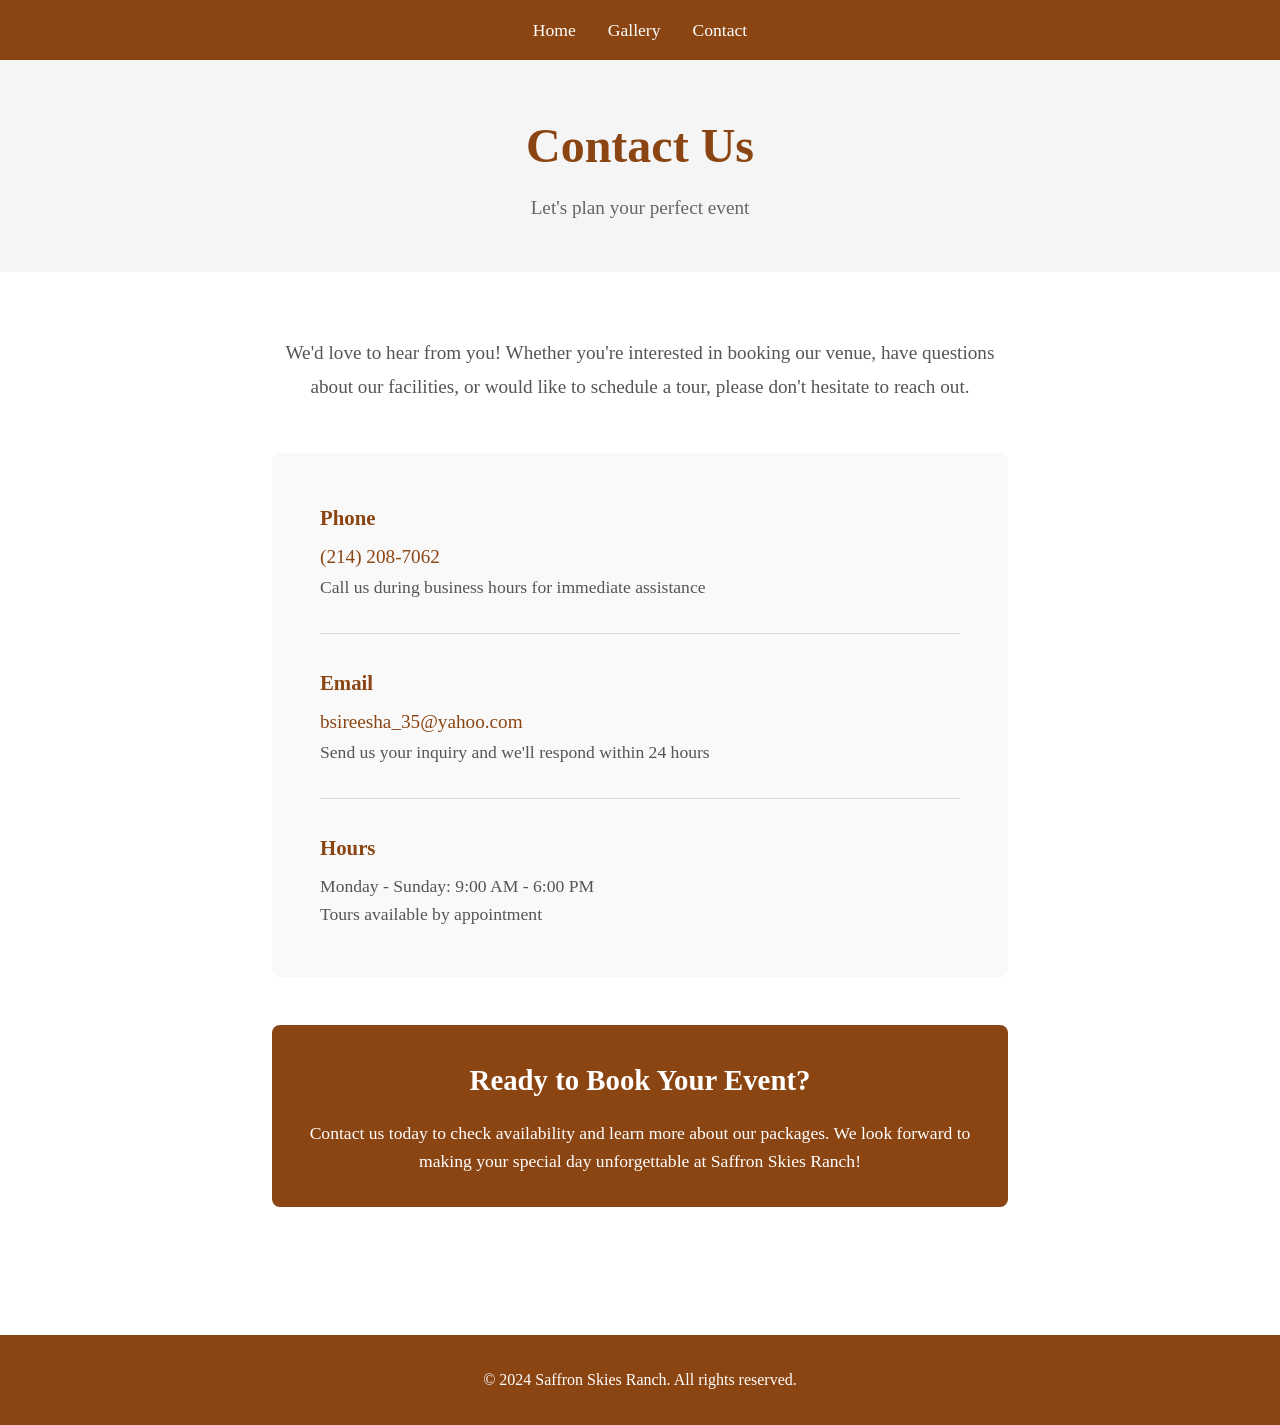
==== contact.html @ 310af4fd "Add files via upload" ====
<!DOCTYPE html>
<html lang="en">
<head>
    <meta charset="UTF-8">
    <meta name="viewport" content="width=device-width, initial-scale=1.0">
    <title>Contact - Saffron Skies Ranch</title>
    <style>
        * {
            margin: 0;
            padding: 0;
            box-sizing: border-box;
        }
        
        body {
            font-family: 'Georgia', serif;
            line-height: 1.6;
            color: #333;
        }
        
        /* Navigation */
        nav {
            background-color: #8B4513;
            padding: 1rem 0;
            position: sticky;
            top: 0;
            z-index: 100;
        }
        
        nav ul {
            list-style: none;
            display: flex;
            justify-content: center;
            gap: 2rem;
        }
        
        nav a {
            color: white;
            text-decoration: none;
            font-size: 1.1rem;
            transition: opacity 0.3s;
        }
        
        nav a:hover {
            opacity: 0.8;
        }
        
        /* Page Header */
        .page-header {
            background-color: #f5f5f5;
            padding: 3rem 2rem;
            text-align: center;
        }
        
        .page-header h1 {
            color: #8B4513;
            font-size: 3rem;
            margin-bottom: 0.5rem;
        }
        
        .page-header p {
            color: #666;
            font-size: 1.2rem;
        }
        
        /* Contact Section */
        .container {
            max-width: 800px;
            margin: 0 auto;
            padding: 4rem 2rem;
        }
        
        .contact-intro {
            text-align: center;
            margin-bottom: 3rem;
        }
        
        .contact-intro p {
            font-size: 1.2rem;
            color: #555;
            line-height: 1.8;
        }
        
        .contact-info {
            background: #f9f9f9;
            padding: 3rem;
            border-radius: 8px;
            margin-bottom: 3rem;
        }
        
        .contact-item {
            margin-bottom: 2rem;
            padding-bottom: 2rem;
            border-bottom: 1px solid #ddd;
        }
        
        .contact-item:last-child {
            margin-bottom: 0;
            padding-bottom: 0;
            border-bottom: none;
        }
        
        .contact-item h3 {
            color: #8B4513;
            font-size: 1.3rem;
            margin-bottom: 0.5rem;
        }
        
        .contact-item a {
            color: #8B4513;
            text-decoration: none;
            font-size: 1.2rem;
            transition: opacity 0.3s;
        }
        
        .contact-item a:hover {
            opacity: 0.7;
        }
        
        .contact-item p {
            font-size: 1.1rem;
            color: #555;
        }
        
        .cta-box {
            background: #8B4513;
            color: white;
            padding: 2rem;
            text-align: center;
            border-radius: 8px;
        }
        
        .cta-box h2 {
            margin-bottom: 1rem;
            font-size: 1.8rem;
        }
        
        .cta-box p {
            font-size: 1.1rem;
            line-height: 1.6;
        }
        
        /* Footer */
        footer {
            background-color: #8B4513;
            color: white;
            text-align: center;
            padding: 2rem;
            margin-top: 4rem;
        }
        
        @media (max-width: 768px) {
            .page-header h1 {
                font-size: 2rem;
            }
            
            nav ul {
                flex-direction: column;
                gap: 1rem;
            }
            
            .contact-info {
                padding: 2rem 1.5rem;
            }
        }
    </style>
</head>
<body>
    <nav>
        <ul>
            <li><a href="index.html">Home</a></li>
            <li><a href="gallery.html">Gallery</a></li>
            <li><a href="contact.html">Contact</a></li>
        </ul>
    </nav>
    
    <div class="page-header">
        <h1>Contact Us</h1>
        <p>Let's plan your perfect event</p>
    </div>
    
    <div class="container">
        <div class="contact-intro">
            <p>
                We'd love to hear from you! Whether you're interested in booking our venue, 
                have questions about our facilities, or would like to schedule a tour, 
                please don't hesitate to reach out.
            </p>
        </div>
        
        <div class="contact-info">
            <div class="contact-item">
                <h3>Phone</h3>
                <a href="tel:2142087062">(214) 208-7062</a>
                <p>Call us during business hours for immediate assistance</p>
            </div>
            
            <div class="contact-item">
                <h3>Email</h3>
                <a href="mailto:bsireesha_35@yahoo.com">bsireesha_35@yahoo.com</a>
                <p>Send us your inquiry and we'll respond within 24 hours</p>
            </div>
            
            <div class="contact-item">
                <h3>Hours</h3>
                <p>Monday - Sunday: 9:00 AM - 6:00 PM</p>
                <p>Tours available by appointment</p>
            </div>
        </div>
        
        <div class="cta-box">
            <h2>Ready to Book Your Event?</h2>
            <p>
                Contact us today to check availability and learn more about our packages. 
                We look forward to making your special day unforgettable at Saffron Skies Ranch!
            </p>
        </div>
    </div>
    
    <footer>
        <p>&copy; 2024 Saffron Skies Ranch. All rights reserved.</p>
    </footer>
</body>
</html>
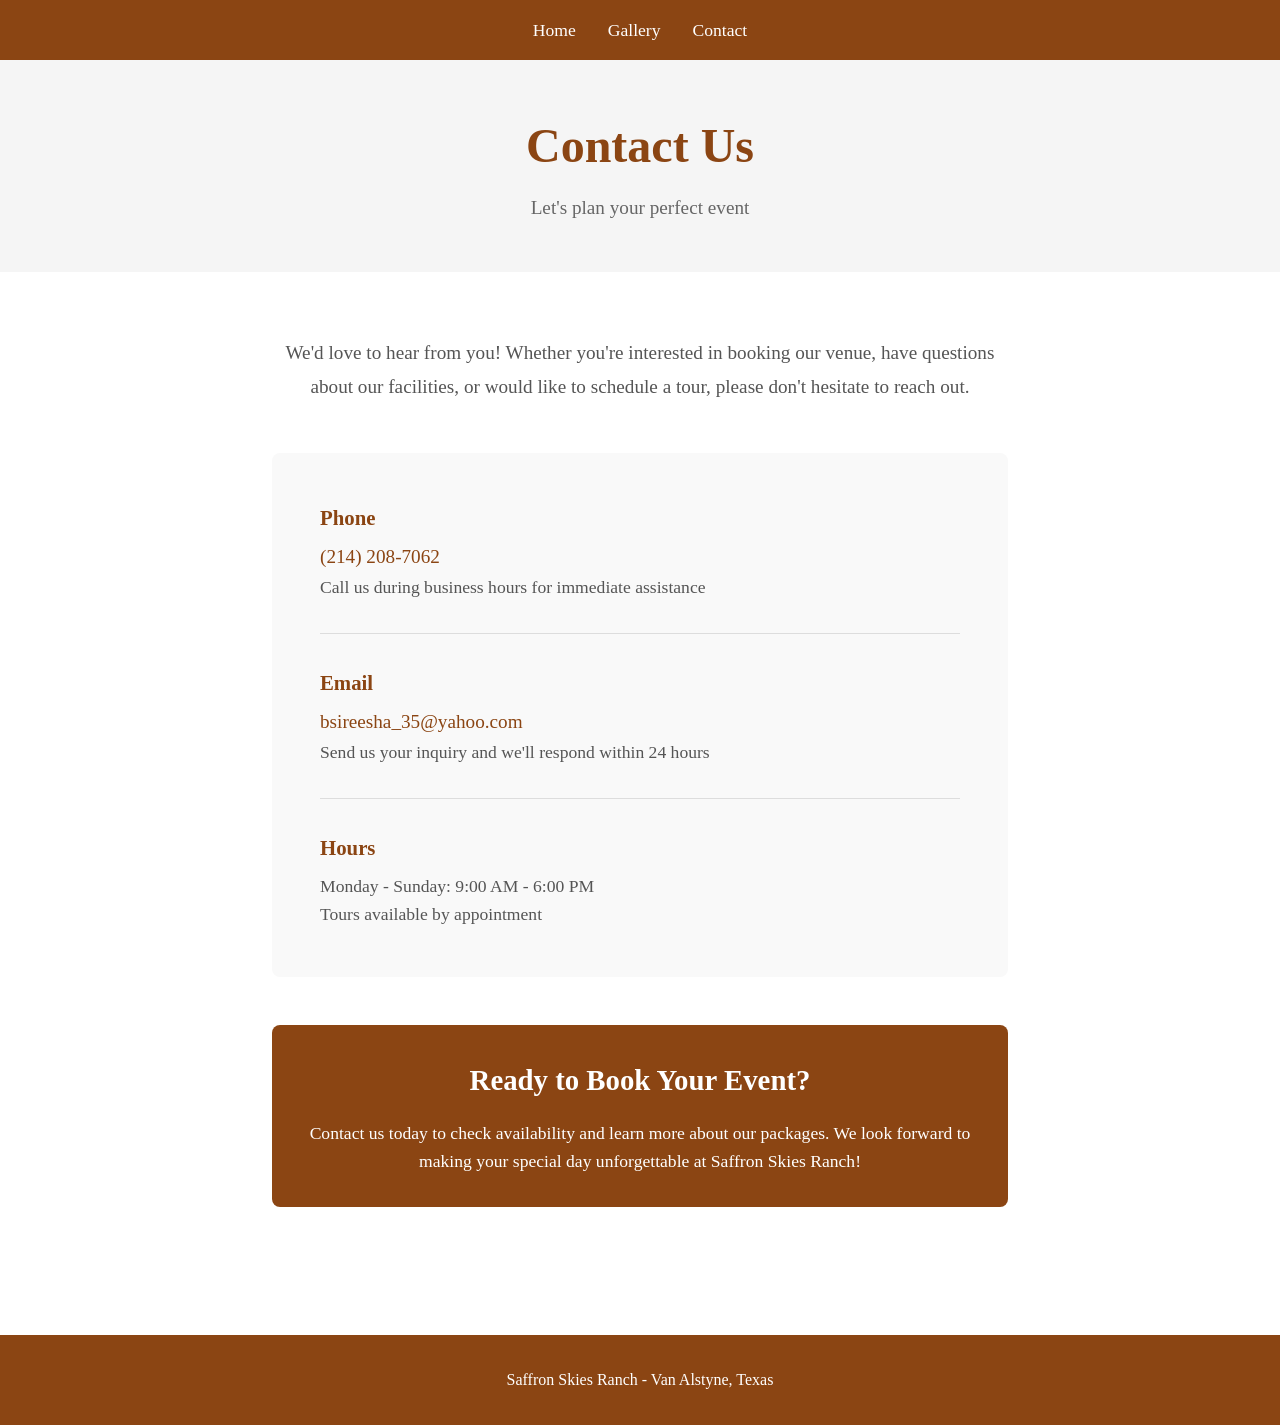
==== commit ddc742f8: "Added all photos and updated html pages" ====
--- a/contact.html
+++ b/contact.html
@@ -217,7 +217,7 @@
     </div>
     
     <footer>
-        <p>&copy; 2024 Saffron Skies Ranch. All rights reserved.</p>
+        <p>Saffron Skies Ranch - Van Alstyne, Texas</p>
     </footer>
 </body>
 </html>
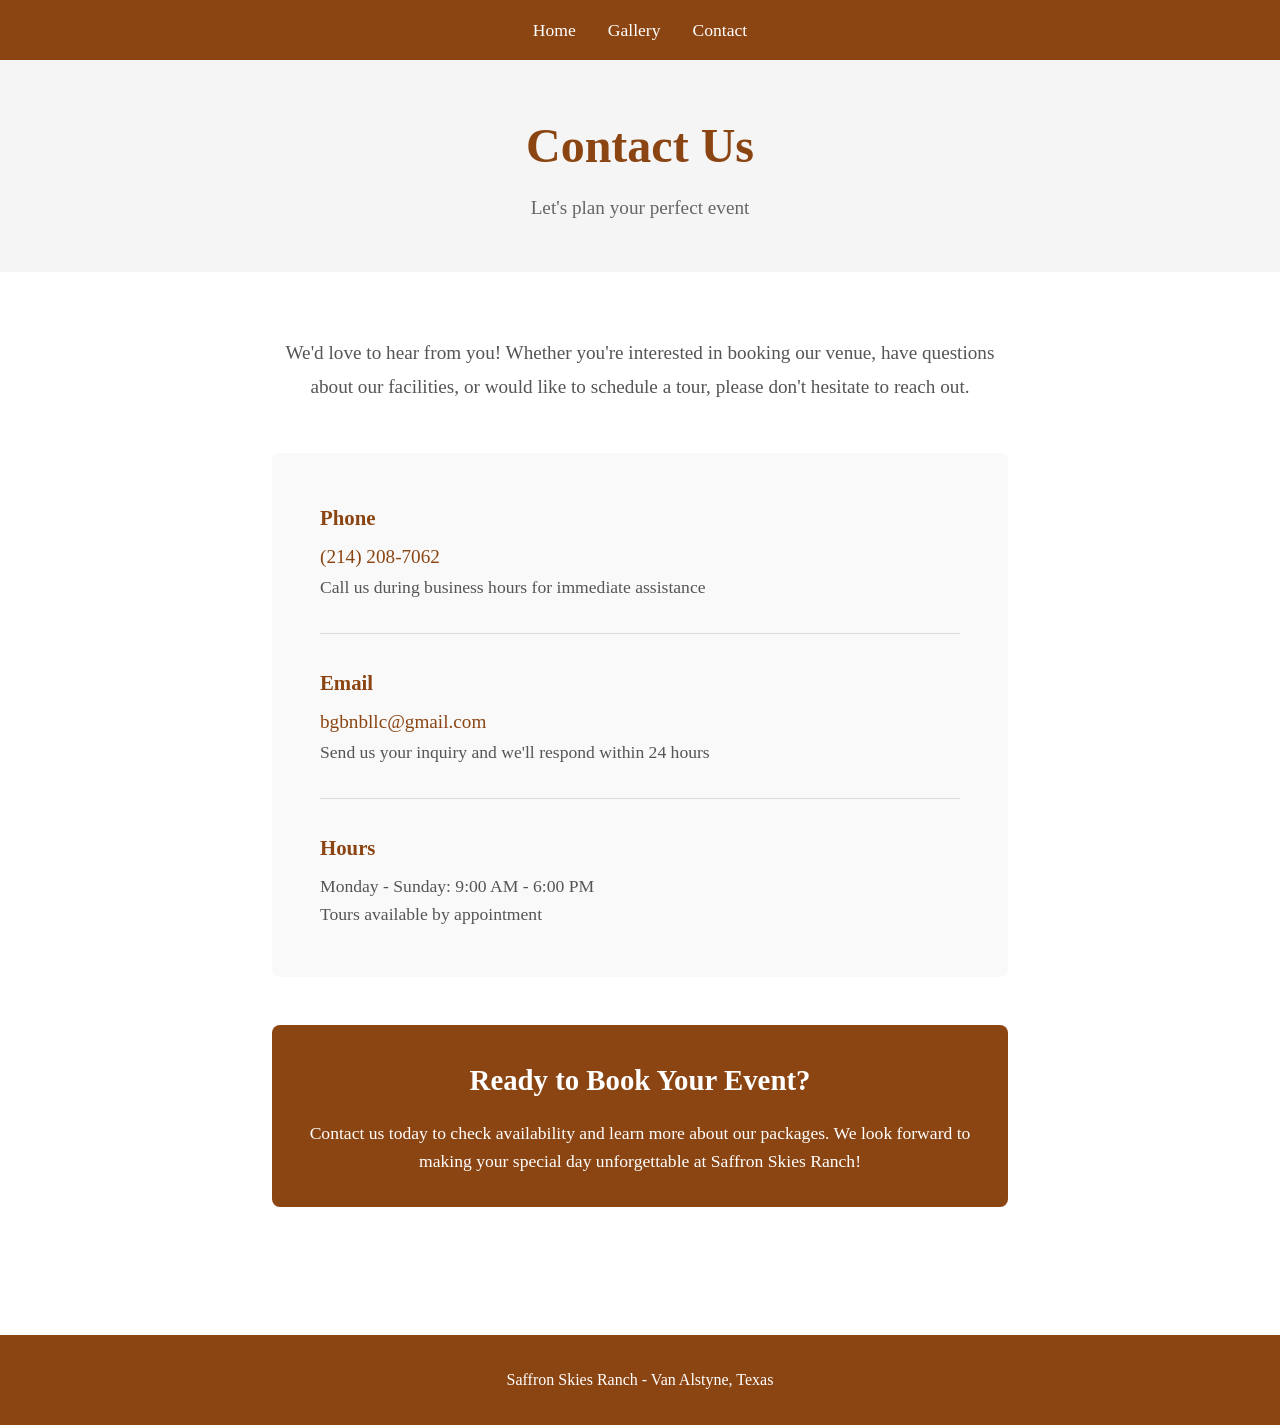
==== commit afc0100c: "Update contact.html" ====
--- a/contact.html
+++ b/contact.html
@@ -196,7 +196,7 @@
             
             <div class="contact-item">
                 <h3>Email</h3>
-                <a href="mailto:bsireesha_35@yahoo.com">bsireesha_35@yahoo.com</a>
+                <a href="mailto:bgbnbllc@gmail.com">bgbnbllc@gmail.com</a>
                 <p>Send us your inquiry and we'll respond within 24 hours</p>
             </div>
             
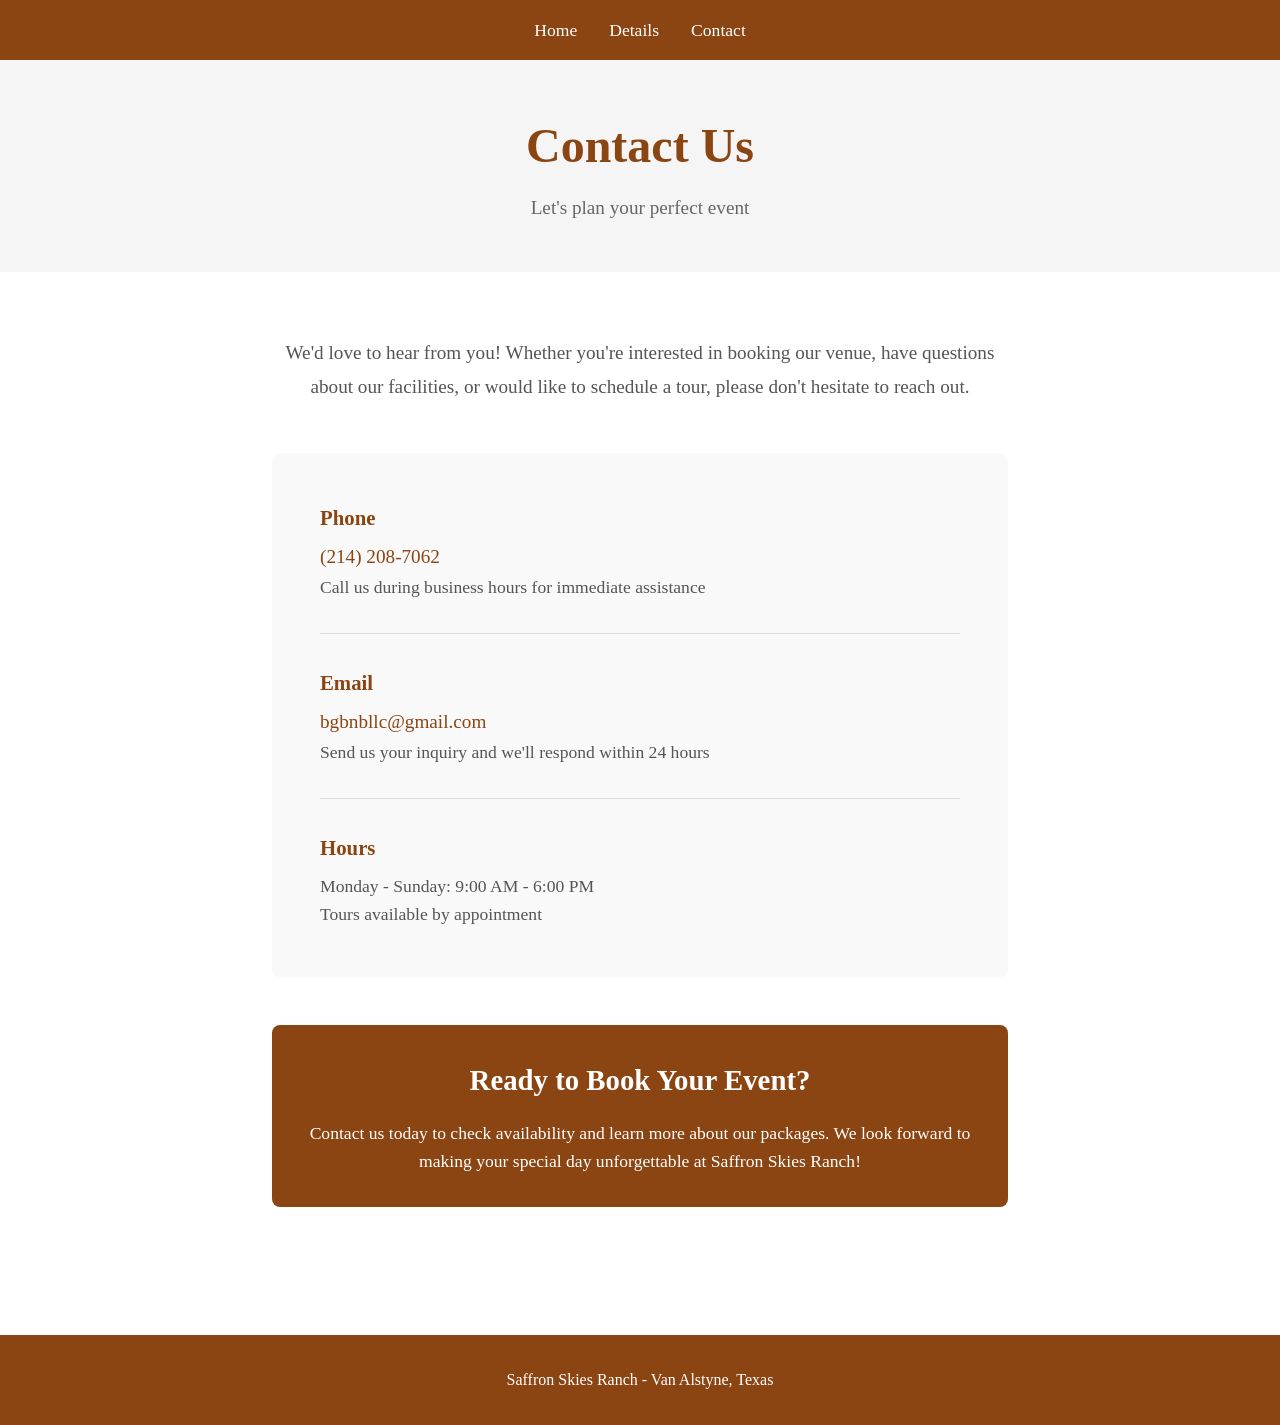
==== commit 98407c90: "Commiting with updated refurnished downstairs" ====
--- a/contact.html
+++ b/contact.html
@@ -168,7 +168,7 @@
     <nav>
         <ul>
             <li><a href="index.html">Home</a></li>
-            <li><a href="gallery.html">Gallery</a></li>
+            <li><a href="details.html">Details</a></li>
             <li><a href="contact.html">Contact</a></li>
         </ul>
     </nav>
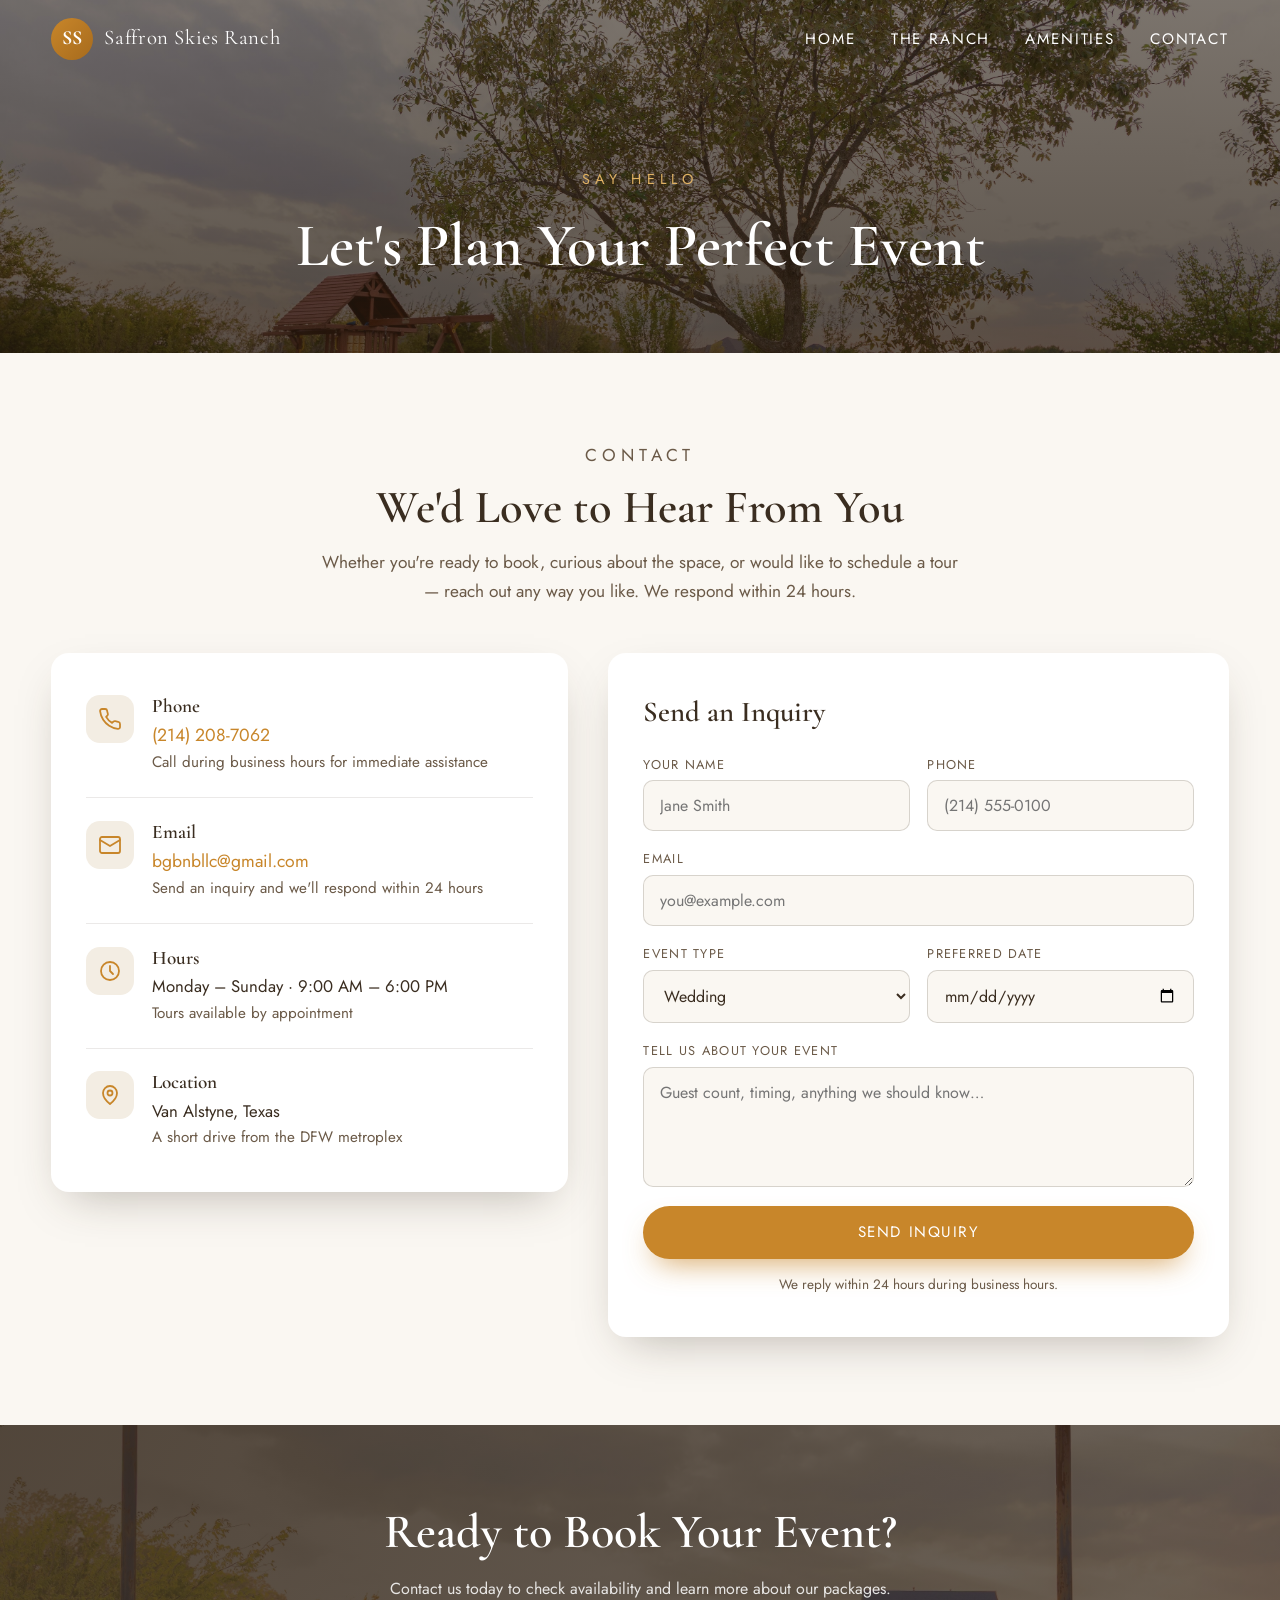
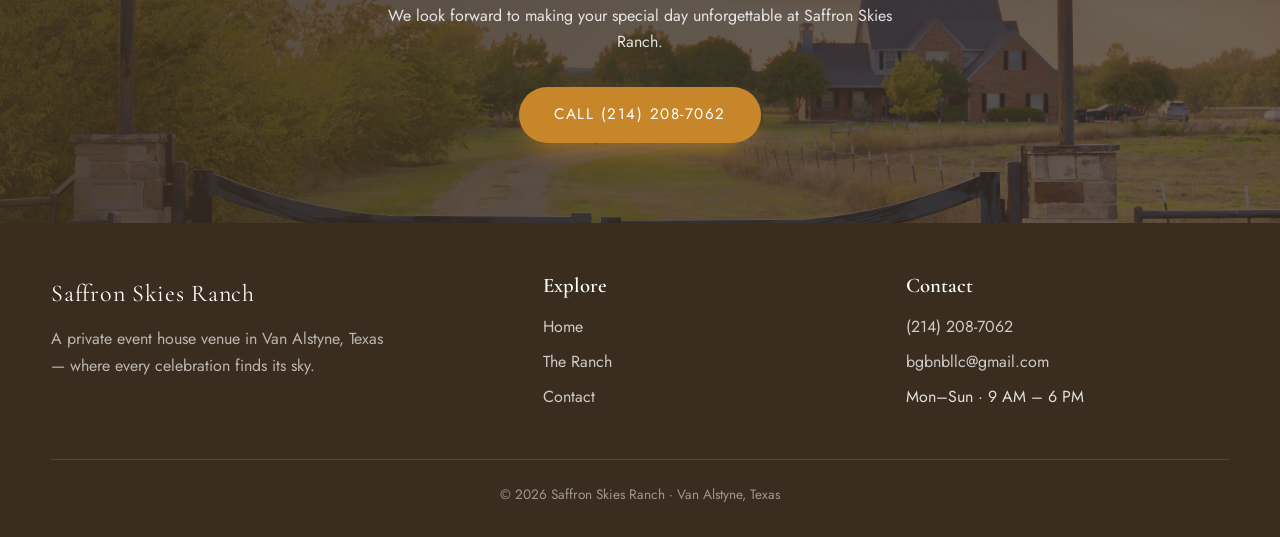
==== commit 47a9bc99: "Mahesh changes" ====
--- a/contact.html
+++ b/contact.html
@@ -1,223 +1,176 @@
 <!DOCTYPE html>
 <html lang="en">
 <head>
-    <meta charset="UTF-8">
-    <meta name="viewport" content="width=device-width, initial-scale=1.0">
-    <title>Contact - Saffron Skies Ranch</title>
-    <style>
-        * {
-            margin: 0;
-            padding: 0;
-            box-sizing: border-box;
-        }
-        
-        body {
-            font-family: 'Georgia', serif;
-            line-height: 1.6;
-            color: #333;
-        }
-        
-        /* Navigation */
-        nav {
-            background-color: #8B4513;
-            padding: 1rem 0;
-            position: sticky;
-            top: 0;
-            z-index: 100;
-        }
-        
-        nav ul {
-            list-style: none;
-            display: flex;
-            justify-content: center;
-            gap: 2rem;
-        }
-        
-        nav a {
-            color: white;
-            text-decoration: none;
-            font-size: 1.1rem;
-            transition: opacity 0.3s;
-        }
-        
-        nav a:hover {
-            opacity: 0.8;
-        }
-        
-        /* Page Header */
-        .page-header {
-            background-color: #f5f5f5;
-            padding: 3rem 2rem;
-            text-align: center;
-        }
-        
-        .page-header h1 {
-            color: #8B4513;
-            font-size: 3rem;
-            margin-bottom: 0.5rem;
-        }
-        
-        .page-header p {
-            color: #666;
-            font-size: 1.2rem;
-        }
-        
-        /* Contact Section */
-        .container {
-            max-width: 800px;
-            margin: 0 auto;
-            padding: 4rem 2rem;
-        }
-        
-        .contact-intro {
-            text-align: center;
-            margin-bottom: 3rem;
-        }
-        
-        .contact-intro p {
-            font-size: 1.2rem;
-            color: #555;
-            line-height: 1.8;
-        }
-        
-        .contact-info {
-            background: #f9f9f9;
-            padding: 3rem;
-            border-radius: 8px;
-            margin-bottom: 3rem;
-        }
-        
-        .contact-item {
-            margin-bottom: 2rem;
-            padding-bottom: 2rem;
-            border-bottom: 1px solid #ddd;
-        }
-        
-        .contact-item:last-child {
-            margin-bottom: 0;
-            padding-bottom: 0;
-            border-bottom: none;
-        }
-        
-        .contact-item h3 {
-            color: #8B4513;
-            font-size: 1.3rem;
-            margin-bottom: 0.5rem;
-        }
-        
-        .contact-item a {
-            color: #8B4513;
-            text-decoration: none;
-            font-size: 1.2rem;
-            transition: opacity 0.3s;
-        }
-        
-        .contact-item a:hover {
-            opacity: 0.7;
-        }
-        
-        .contact-item p {
-            font-size: 1.1rem;
-            color: #555;
-        }
-        
-        .cta-box {
-            background: #8B4513;
-            color: white;
-            padding: 2rem;
-            text-align: center;
-            border-radius: 8px;
-        }
-        
-        .cta-box h2 {
-            margin-bottom: 1rem;
-            font-size: 1.8rem;
-        }
-        
-        .cta-box p {
-            font-size: 1.1rem;
-            line-height: 1.6;
-        }
-        
-        /* Footer */
-        footer {
-            background-color: #8B4513;
-            color: white;
-            text-align: center;
-            padding: 2rem;
-            margin-top: 4rem;
-        }
-        
-        @media (max-width: 768px) {
-            .page-header h1 {
-                font-size: 2rem;
-            }
-            
-            nav ul {
-                flex-direction: column;
-                gap: 1rem;
-            }
-            
-            .contact-info {
-                padding: 2rem 1.5rem;
-            }
-        }
-    </style>
+  <meta charset="UTF-8">
+  <meta name="viewport" content="width=device-width, initial-scale=1.0">
+  <title>Contact — Saffron Skies Ranch</title>
+  <meta name="description" content="Contact Saffron Skies Ranch in Van Alstyne, Texas. Call (214) 208-7062 or email bgbnbllc@gmail.com to book your event or schedule a tour.">
+  <link rel="preconnect" href="https://fonts.googleapis.com">
+  <link rel="preconnect" href="https://fonts.gstatic.com" crossorigin>
+  <link href="https://fonts.googleapis.com/css2?family=Cormorant+Garamond:wght@500;600;700&family=Jost:wght@300;400;500;600&display=swap" rel="stylesheet">
+  <link rel="stylesheet" href="css/styles.css">
 </head>
 <body>
-    <nav>
+
+  <header class="site-header">
+    <div class="container header-inner">
+      <a class="brand" href="index.html">
+        <span class="brand-mark">SS</span>
+        <span class="brand-name">Saffron Skies Ranch</span>
+      </a>
+      <nav class="main-nav">
         <ul>
+          <li><a href="index.html">Home</a></li>
+          <li><a href="details.html">The Ranch</a></li>
+          <li><a href="details.html#overview">Amenities</a></li>
+          <li><a href="contact.html">Contact</a></li>
+        </ul>
+      </nav>
+      <button class="hamburger" aria-label="Menu"><span></span><span></span><span></span></button>
+    </div>
+  </header>
+  <div class="nav-overlay"></div>
+
+  <section class="page-hero">
+    <p class="hero-eyebrow">Say Hello</p>
+    <h1>Let's Plan Your Perfect Event</h1>
+  </section>
+
+  <section class="section">
+    <div class="container">
+      <div class="section-head reveal">
+        <p class="section-eyebrow">Contact</p>
+        <h2>We'd Love to Hear From You</h2>
+        <p>Whether you're ready to book, curious about the space, or would like to schedule a tour — reach out any way you like. We respond within 24 hours.</p>
+      </div>
+
+      <div class="contact-grid">
+        <div class="contact-card reveal">
+          <div class="contact-row">
+            <div class="card-icon">
+              <svg width="24" height="24" viewBox="0 0 24 24" fill="none" stroke="currentColor" stroke-width="1.8" stroke-linecap="round" stroke-linejoin="round"><path d="M22 16.9v3a2 2 0 0 1-2.2 2 19.8 19.8 0 0 1-8.6-3.1 19.5 19.5 0 0 1-6-6A19.8 19.8 0 0 1 2.1 4.2 2 2 0 0 1 4.1 2h3a2 2 0 0 1 2 1.7c.1.9.4 1.9.7 2.8a2 2 0 0 1-.5 2.1L8.1 9.9a16 16 0 0 0 6 6l1.3-1.3a2 2 0 0 1 2.1-.4c.9.3 1.9.6 2.8.7a2 2 0 0 1 1.7 2z"/></svg>
+            </div>
+            <div>
+              <h3>Phone</h3>
+              <a href="tel:2142087062">(214) 208-7062</a>
+              <p>Call during business hours for immediate assistance</p>
+            </div>
+          </div>
+          <div class="contact-row">
+            <div class="card-icon">
+              <svg width="24" height="24" viewBox="0 0 24 24" fill="none" stroke="currentColor" stroke-width="1.8" stroke-linecap="round" stroke-linejoin="round"><rect x="2" y="4" width="20" height="16" rx="2"/><path d="m22 7-10 6L2 7"/></svg>
+            </div>
+            <div>
+              <h3>Email</h3>
+              <a href="mailto:bgbnbllc@gmail.com">bgbnbllc@gmail.com</a>
+              <p>Send an inquiry and we'll respond within 24 hours</p>
+            </div>
+          </div>
+          <div class="contact-row">
+            <div class="card-icon">
+              <svg width="24" height="24" viewBox="0 0 24 24" fill="none" stroke="currentColor" stroke-width="1.8" stroke-linecap="round" stroke-linejoin="round"><circle cx="12" cy="12" r="9"/><path d="M12 7v5l3 3"/></svg>
+            </div>
+            <div>
+              <h3>Hours</h3>
+              <p style="font-size:1.05rem;color:var(--espresso)">Monday – Sunday · 9:00 AM – 6:00 PM</p>
+              <p>Tours available by appointment</p>
+            </div>
+          </div>
+          <div class="contact-row">
+            <div class="card-icon">
+              <svg width="24" height="24" viewBox="0 0 24 24" fill="none" stroke="currentColor" stroke-width="1.8" stroke-linecap="round" stroke-linejoin="round"><path d="M12 21s-7-5.5-7-11a7 7 0 0 1 14 0c0 5.5-7 11-7 11z"/><circle cx="12" cy="10" r="2.5"/></svg>
+            </div>
+            <div>
+              <h3>Location</h3>
+              <p style="font-size:1.05rem;color:var(--espresso)">Van Alstyne, Texas</p>
+              <p>A short drive from the DFW metroplex</p>
+            </div>
+          </div>
+        </div>
+
+        <form class="inquiry-form reveal" action="mailto:bgbnbllc@gmail.com" method="post" enctype="text/plain">
+          <div class="section-head" style="text-align:left;margin-bottom:1.6rem">
+            <h2 style="font-size:1.8rem">Send an Inquiry</h2>
+          </div>
+          <div class="form-grid">
+            <div class="form-field">
+              <label for="name">Your Name</label>
+              <input id="name" name="name" type="text" required placeholder="Jane Smith">
+            </div>
+            <div class="form-field">
+              <label for="phone">Phone</label>
+              <input id="phone" name="phone" type="tel" placeholder="(214) 555-0100">
+            </div>
+            <div class="form-field full">
+              <label for="email">Email</label>
+              <input id="email" name="email" type="email" required placeholder="you@example.com">
+            </div>
+            <div class="form-field">
+              <label for="event-type">Event Type</label>
+              <select id="event-type" name="event_type">
+                <option>Wedding</option>
+                <option>Birthday Party</option>
+                <option>Baby Shower</option>
+                <option>Family Reunion</option>
+                <option>Other Celebration</option>
+              </select>
+            </div>
+            <div class="form-field">
+              <label for="date">Preferred Date</label>
+              <input id="date" name="date" type="date">
+            </div>
+            <div class="form-field full">
+              <label for="message">Tell Us About Your Event</label>
+              <textarea id="message" name="message" placeholder="Guest count, timing, anything we should know…"></textarea>
+            </div>
+          </div>
+          <button class="btn btn-primary" type="submit">Send Inquiry</button>
+          <p class="form-note">We reply within 24 hours during business hours.</p>
+        </form>
+      </div>
+    </div>
+  </section>
+
+  <section class="cta-band">
+    <h2>Ready to Book Your Event?</h2>
+    <p>Contact us today to check availability and learn more about our packages. We look forward to making your special day unforgettable at Saffron Skies Ranch.</p>
+    <a class="btn btn-primary" href="tel:2142087062">Call (214) 208-7062</a>
+  </section>
+
+  <footer class="site-footer">
+    <div class="container">
+      <div class="footer-grid">
+        <div class="footer-brand">
+          <div class="brand-name">Saffron Skies Ranch</div>
+          <p>A private event house venue in Van Alstyne, Texas — where every celebration finds its sky.</p>
+        </div>
+        <div>
+          <h3>Explore</h3>
+          <ul>
             <li><a href="index.html">Home</a></li>
-            <li><a href="details.html">Details</a></li>
+            <li><a href="details.html">The Ranch</a></li>
             <li><a href="contact.html">Contact</a></li>
-        </ul>
-    </nav>
-    
-    <div class="page-header">
-        <h1>Contact Us</h1>
-        <p>Let's plan your perfect event</p>
+          </ul>
+        </div>
+        <div>
+          <h3>Contact</h3>
+          <ul>
+            <li><a href="tel:2142087062">(214) 208-7062</a></li>
+            <li><a href="mailto:bgbnbllc@gmail.com">bgbnbllc@gmail.com</a></li>
+            <li>Mon–Sun · 9 AM – 6 PM</li>
+          </ul>
+        </div>
+      </div>
+      <div class="footer-bottom">© 2026 Saffron Skies Ranch · Van Alstyne, Texas</div>
     </div>
-    
-    <div class="container">
-        <div class="contact-intro">
-            <p>
-                We'd love to hear from you! Whether you're interested in booking our venue, 
-                have questions about our facilities, or would like to schedule a tour, 
-                please don't hesitate to reach out.
-            </p>
-        </div>
-        
-        <div class="contact-info">
-            <div class="contact-item">
-                <h3>Phone</h3>
-                <a href="tel:2142087062">(214) 208-7062</a>
-                <p>Call us during business hours for immediate assistance</p>
-            </div>
-            
-            <div class="contact-item">
-                <h3>Email</h3>
-                <a href="mailto:bgbnbllc@gmail.com">bgbnbllc@gmail.com</a>
-                <p>Send us your inquiry and we'll respond within 24 hours</p>
-            </div>
-            
-            <div class="contact-item">
-                <h3>Hours</h3>
-                <p>Monday - Sunday: 9:00 AM - 6:00 PM</p>
-                <p>Tours available by appointment</p>
-            </div>
-        </div>
-        
-        <div class="cta-box">
-            <h2>Ready to Book Your Event?</h2>
-            <p>
-                Contact us today to check availability and learn more about our packages. 
-                We look forward to making your special day unforgettable at Saffron Skies Ranch!
-            </p>
-        </div>
-    </div>
-    
-    <footer>
-        <p>Saffron Skies Ranch - Van Alstyne, Texas</p>
-    </footer>
+  </footer>
+
+  <div class="mobile-bar">
+    <a class="bar-call" href="tel:2142087062">Call Us</a>
+    <a class="bar-book" href="mailto:bgbnbllc@gmail.com">Email Us</a>
+  </div>
+  <button class="to-top" aria-label="Back to top">&#8593;</button>
+
+  <script src="js/main.js"></script>
 </body>
 </html>
--- a/css/styles.css
+++ b/css/styles.css
@@ -0,0 +1,635 @@
+/* ============================================================
+   Saffron Skies Ranch — shared stylesheet
+   Palette: cream #faf7f2 · saffron #c8862a · espresso #3a2d20
+   ============================================================ */
+
+:root {
+  --cream: #faf7f2;
+  --cream-deep: #f3ede3;
+  --saffron: #c8862a;
+  --saffron-soft: #e0b264;
+  --espresso: #3a2d20;
+  --espresso-soft: #6b5a48;
+  --white: #ffffff;
+  --shadow: 0 18px 45px -18px rgba(58, 45, 32, 0.35);
+  --shadow-sm: 0 8px 24px -12px rgba(58, 45, 32, 0.3);
+  --radius: 18px;
+  --font-display: "Cormorant Garamond", Georgia, serif;
+  --font-body: "Jost", "Segoe UI", sans-serif;
+}
+
+* { margin: 0; padding: 0; box-sizing: border-box; }
+
+html { scroll-behavior: smooth; }
+
+body {
+  font-family: var(--font-body);
+  color: var(--espresso);
+  background: var(--cream);
+  line-height: 1.65;
+  -webkit-font-smoothing: antialiased;
+}
+
+img { display: block; max-width: 100%; }
+a { color: inherit; }
+
+h1, h2, h3 { font-family: var(--font-display); font-weight: 600; line-height: 1.15; }
+
+.container { width: min(1180px, 92%); margin: 0 auto; }
+
+/* ---------- Header ---------- */
+.site-header {
+  position: fixed;
+  inset: 0 0 auto 0;
+  z-index: 200;
+  padding: 1.1rem 0;
+  transition: background 0.35s, padding 0.35s, box-shadow 0.35s;
+}
+.site-header.scrolled {
+  background: rgba(250, 247, 242, 0.92);
+  backdrop-filter: blur(12px);
+  padding: 0.65rem 0;
+  box-shadow: 0 6px 24px -14px rgba(58, 45, 32, 0.4);
+}
+.header-inner {
+  display: flex;
+  align-items: center;
+  justify-content: space-between;
+  gap: 1rem;
+}
+.brand {
+  display: flex;
+  align-items: center;
+  gap: 0.7rem;
+  text-decoration: none;
+}
+.brand-mark {
+  width: 42px; height: 42px;
+  border-radius: 50%;
+  background: linear-gradient(135deg, var(--saffron), #a76b1d);
+  display: grid; place-items: center;
+  color: #fff;
+  font-family: var(--font-display);
+  font-size: 1.25rem;
+  font-weight: 700;
+  flex-shrink: 0;
+}
+.brand-name {
+  font-family: var(--font-display);
+  font-size: 1.3rem;
+  color: var(--white);
+  letter-spacing: 0.03em;
+  transition: color 0.35s;
+}
+.site-header.scrolled .brand-name,
+.menu-open .site-header:not(.menu-open) .brand-name { color: var(--espresso); }
+
+.main-nav ul {
+  display: flex;
+  gap: 2.2rem;
+  list-style: none;
+  align-items: center;
+}
+.main-nav a:not(.btn) {
+  text-decoration: none;
+  color: var(--white);
+  font-size: 0.95rem;
+  letter-spacing: 0.12em;
+  text-transform: uppercase;
+  position: relative;
+  padding: 0.3rem 0;
+  transition: color 0.35s;
+}
+.site-header.scrolled .main-nav a:not(.btn) { color: var(--espresso); }
+.main-nav a:not(.btn)::after {
+  content: "";
+  position: absolute;
+  left: 0; bottom: 0;
+  width: 100%; height: 2px;
+  background: var(--saffron);
+  transform: scaleX(0);
+  transform-origin: left;
+  transition: transform 0.3s;
+}
+.main-nav a:not(.btn):hover::after { transform: scaleX(1); }
+
+/* Header CTA + hamburger */
+.nav-cta {
+  text-decoration: none;
+  background: var(--saffron);
+  color: #fff !important;
+  padding: 0.6rem 1.4rem;
+  border-radius: 999px;
+  font-size: 0.9rem;
+  letter-spacing: 0.08em;
+  text-transform: uppercase;
+  transition: background 0.3s, transform 0.3s;
+  display: inline-block;
+}
+.nav-cta:hover { background: #a76b1d; transform: translateY(-2px); }
+
+.hamburger {
+  display: none;
+  flex-direction: column;
+  gap: 6px;
+  background: none;
+  border: 0;
+  cursor: pointer;
+  padding: 6px;
+  z-index: 300;
+}
+.hamburger span {
+  width: 26px; height: 2px;
+  background: var(--white);
+  transition: transform 0.3s, opacity 0.3s, background 0.3s;
+}
+.site-header.scrolled .hamburger span { background: var(--espresso); }
+
+/* ---------- Hero ---------- */
+.hero {
+  min-height: 100svh;
+  display: grid;
+  place-items: center;
+  text-align: center;
+  color: var(--white);
+  position: relative;
+  padding: 7rem 1.5rem 5rem;
+  background:
+    linear-gradient(180deg, rgba(38,26,14,0.55), rgba(38,26,14,0.35) 55%, rgba(38,26,14,0.65)),
+    url("../images/hero.jpeg") center/cover no-repeat;
+}
+.hero-eyebrow {
+  font-size: 0.9rem;
+  letter-spacing: 0.35em;
+  text-transform: uppercase;
+  color: var(--saffron-soft);
+  margin-bottom: 1.2rem;
+}
+.hero h1 {
+  font-size: clamp(2.6rem, 6.5vw, 5rem);
+  margin-bottom: 1.2rem;
+  text-shadow: 0 4px 30px rgba(0,0,0,0.45);
+}
+.hero p {
+  font-size: clamp(1.05rem, 2vw, 1.35rem);
+  max-width: 34ch;
+  margin: 0 auto 2.4rem;
+  color: rgba(255,255,255,0.9);
+}
+.hero-actions {
+  display: flex;
+  gap: 1rem;
+  justify-content: center;
+  flex-wrap: wrap;
+}
+.btn {
+  display: inline-block;
+  padding: 0.95rem 2.2rem;
+  border-radius: 999px;
+  text-decoration: none;
+  font-size: 0.95rem;
+  letter-spacing: 0.1em;
+  text-transform: uppercase;
+  transition: transform 0.3s, background 0.3s, box-shadow 0.3s;
+}
+.btn-primary {
+  background: var(--saffron);
+  color: #fff;
+  box-shadow: 0 14px 30px -12px rgba(200,134,42,0.8);
+}
+.btn-primary:hover { background: #a76b1d; transform: translateY(-3px); }
+.btn-ghost {
+  border: 1.5px solid rgba(255,255,255,0.75);
+  color: #fff;
+}
+.btn-ghost:hover { background: rgba(255,255,255,0.12); transform: translateY(-3px); }
+.btn-dark { background: var(--espresso); color: #fff; }
+.btn-dark:hover { background: #241b12; transform: translateY(-3px); }
+
+.scroll-hint {
+  position: absolute;
+  bottom: 1.8rem; left: 50%;
+  transform: translateX(-50%);
+  color: rgba(255,255,255,0.8);
+  font-size: 1.4rem;
+  animation: bob 2.2s ease-in-out infinite;
+  text-decoration: none;
+}
+@keyframes bob { 0%,100% { transform: translate(-50%,0); } 50% { transform: translate(-50%,10px); } }
+
+/* ---------- Page hero (subpages) ---------- */
+.page-hero {
+  padding: 10.5rem 0 4.5rem;
+  text-align: center;
+  background:
+    linear-gradient(180deg, rgba(38,26,14,0.6), rgba(38,26,14,0.75)),
+    url("../images/75_SFR60779.jpeg") center 40%/cover no-repeat;
+  color: #fff;
+}
+.page-hero .hero-eyebrow { color: var(--saffron-soft); }
+.page-hero h1 { font-size: clamp(2.4rem, 5vw, 3.8rem); }
+
+/* ---------- Sections ---------- */
+.section { padding: 5.5rem 0; }
+.section.alt { background: var(--cream-deep); }
+.section-head { text-align: center; max-width: 640px; margin: 0 auto 3rem; }
+.section-eyebrow {
+  color: var(--saffron);
+  font-size: 0.85rem;
+  letter-spacing: 0.3em;
+  text-transform: uppercase;
+  margin-bottom: 0.7rem;
+}
+.section-head h2 { font-size: clamp(2rem, 4vw, 2.9rem); margin-bottom: 0.9rem; }
+.section-head p { color: var(--espresso-soft); font-size: 1.08rem; }
+
+/* ---------- Feature cards ---------- */
+.card-grid {
+  display: grid;
+  grid-template-columns: repeat(3, 1fr);
+  gap: 1.6rem;
+}
+.card {
+  background: var(--white);
+  border-radius: var(--radius);
+  padding: 2.4rem 2rem;
+  box-shadow: var(--shadow-sm);
+  transition: transform 0.35s, box-shadow 0.35s;
+}
+.card:hover { transform: translateY(-6px); box-shadow: var(--shadow); }
+.card-icon {
+  width: 56px; height: 56px;
+  border-radius: 14px;
+  background: var(--cream-deep);
+  display: grid; place-items: center;
+  color: var(--saffron);
+  margin-bottom: 1.3rem;
+}
+.card h3 { font-size: 1.45rem; margin-bottom: 0.6rem; }
+.card p { color: var(--espresso-soft); }
+
+/* ---------- Stats ---------- */
+.stats {
+  display: grid;
+  grid-template-columns: repeat(4, 1fr);
+  gap: 1rem;
+  text-align: center;
+}
+.stat-num {
+  font-family: var(--font-display);
+  font-size: clamp(2.2rem, 4vw, 3.2rem);
+  color: var(--saffron);
+  font-weight: 700;
+}
+.stat-label {
+  text-transform: uppercase;
+  letter-spacing: 0.12em;
+  font-size: 0.8rem;
+  color: var(--espresso-soft);
+  margin-top: 0.2rem;
+}
+
+/* ---------- Event types ---------- */
+.event-grid {
+  display: grid;
+  grid-template-columns: repeat(auto-fit, minmax(240px, 1fr));
+  gap: 1.4rem;
+}
+.event-card {
+  position: relative;
+  border-radius: var(--radius);
+  overflow: hidden;
+  aspect-ratio: 4 / 5;
+  box-shadow: var(--shadow-sm);
+}
+.event-card img {
+  width: 100%; height: 100%;
+  object-fit: cover;
+  transition: transform 0.6s;
+}
+.event-card:hover img { transform: scale(1.07); }
+.event-card::after {
+  content: "";
+  position: absolute; inset: 0;
+  background: linear-gradient(180deg, transparent 45%, rgba(30,20,10,0.8));
+}
+.event-card span {
+  position: absolute;
+  left: 1.4rem; bottom: 1.2rem;
+  z-index: 2;
+  color: #fff;
+  font-family: var(--font-display);
+  font-size: 1.5rem;
+}
+
+/* ---------- Gallery ---------- */
+.gallery-grid {
+  display: grid;
+  grid-template-columns: repeat(auto-fill, minmax(280px, 1fr));
+  gap: 1.4rem;
+}
+.gallery-grid img {
+  width: 100%;
+  height: 260px;
+  object-fit: cover;
+  border-radius: var(--radius);
+  cursor: zoom-in;
+  box-shadow: var(--shadow-sm);
+  transition: transform 0.4s, box-shadow 0.4s;
+}
+.gallery-grid img:hover { transform: translateY(-5px); box-shadow: var(--shadow); }
+
+.room-section { padding: 4rem 0 1rem; scroll-margin-top: 90px; }
+.room-section h2 {
+  font-size: clamp(1.7rem, 3vw, 2.3rem);
+  display: flex;
+  align-items: center;
+  gap: 1rem;
+  margin-bottom: 1.8rem;
+}
+.room-section h2::after {
+  content: "";
+  flex: 1;
+  height: 1px;
+  background: linear-gradient(90deg, var(--saffron-soft), transparent);
+}
+
+/* Quick jump pills */
+.pill-nav {
+  position: sticky;
+  top: 0;
+  z-index: 100;
+  background: rgba(250,247,242,0.94);
+  backdrop-filter: blur(10px);
+  border-bottom: 1px solid rgba(58,45,32,0.08);
+  padding: 0.9rem 0;
+}
+.pill-nav-inner {
+  display: flex;
+  gap: 0.55rem;
+  overflow-x: auto;
+  scrollbar-width: none;
+  padding-bottom: 2px;
+}
+.pill-nav-inner::-webkit-scrollbar { display: none; }
+.pill-nav a {
+  flex-shrink: 0;
+  text-decoration: none;
+  border: 1px solid rgba(200,134,42,0.5);
+  color: var(--espresso);
+  border-radius: 999px;
+  padding: 0.4rem 1.1rem;
+  font-size: 0.85rem;
+  letter-spacing: 0.04em;
+  transition: background 0.25s, color 0.25s;
+}
+.pill-nav a:hover { background: var(--saffron); color: #fff; border-color: var(--saffron); }
+
+/* ---------- Contact ---------- */
+.contact-grid {
+  display: grid;
+  grid-template-columns: 1fr 1.2fr;
+  gap: 2.5rem;
+  align-items: start;
+}
+.contact-card {
+  background: var(--white);
+  border-radius: var(--radius);
+  padding: 2.6rem 2.2rem;
+  box-shadow: var(--shadow);
+}
+.contact-row {
+  display: flex;
+  gap: 1.1rem;
+  padding: 1.4rem 0;
+  border-bottom: 1px solid rgba(58,45,32,0.1);
+}
+.contact-row:last-child { border-bottom: 0; padding-bottom: 0; }
+.contact-row:first-child { padding-top: 0; }
+.contact-row .card-icon { margin: 0; width: 48px; height: 48px; flex-shrink: 0; }
+.contact-row h3 { font-size: 1.2rem; margin-bottom: 0.25rem; }
+.contact-row a { color: var(--saffron); text-decoration: none; font-size: 1.1rem; }
+.contact-row a:hover { text-decoration: underline; }
+.contact-row p { color: var(--espresso-soft); font-size: 0.95rem; }
+
+.inquiry-form {
+  background: var(--white);
+  border-radius: var(--radius);
+  padding: 2.6rem 2.2rem;
+  box-shadow: var(--shadow);
+}
+.form-grid { display: grid; grid-template-columns: 1fr 1fr; gap: 1.1rem; }
+.form-field { display: flex; flex-direction: column; gap: 0.35rem; }
+.form-field.full { grid-column: 1 / -1; }
+.form-field label {
+  font-size: 0.8rem;
+  letter-spacing: 0.1em;
+  text-transform: uppercase;
+  color: var(--espresso-soft);
+}
+.form-field input, .form-field select, .form-field textarea {
+  border: 1.5px solid rgba(58,45,32,0.18);
+  border-radius: 10px;
+  padding: 0.8rem 1rem;
+  font-family: var(--font-body);
+  font-size: 1rem;
+  color: var(--espresso);
+  background: var(--cream);
+  transition: border-color 0.25s, box-shadow 0.25s;
+}
+.form-field input:focus, .form-field select:focus, .form-field textarea:focus {
+  outline: none;
+  border-color: var(--saffron);
+  box-shadow: 0 0 0 3px rgba(200,134,42,0.18);
+}
+.form-field textarea { resize: vertical; min-height: 120px; }
+.inquiry-form .btn { width: 100%; border: 0; cursor: pointer; font-family: var(--font-body); margin-top: 1.2rem; }
+.form-note { text-align: center; font-size: 0.85rem; color: var(--espresso-soft); margin-top: 0.9rem; }
+
+/* ---------- CTA band ---------- */
+.cta-band {
+  background:
+    linear-gradient(120deg, rgba(58,45,32,0.88), rgba(58,45,32,0.72)),
+    url("../images/2_SFR60635.jpeg") center/cover no-repeat;
+  color: #fff;
+  text-align: center;
+  padding: 5rem 1.5rem;
+}
+.cta-band h2 { font-size: clamp(2rem, 4vw, 3rem); margin-bottom: 1rem; }
+.cta-band p { max-width: 52ch; margin: 0 auto 2rem; color: rgba(255,255,255,0.85); }
+
+/* ---------- Footer ---------- */
+.site-footer {
+  background: var(--espresso);
+  color: rgba(255,255,255,0.85);
+  padding: 3.2rem 0 2rem;
+}
+.footer-grid {
+  display: grid;
+  grid-template-columns: 1.4fr 1fr 1fr;
+  gap: 2.5rem;
+  margin-bottom: 2.5rem;
+}
+.footer-grid h3 {
+  color: #fff;
+  font-size: 1.3rem;
+  margin-bottom: 1rem;
+}
+.footer-grid ul { list-style: none; }
+.footer-grid li { margin-bottom: 0.55rem; }
+.footer-grid a { text-decoration: none; color: rgba(255,255,255,0.75); }
+.footer-grid a:hover { color: var(--saffron-soft); }
+.footer-brand .brand-name { color: #fff; font-size: 1.5rem; }
+.footer-brand p { margin-top: 0.8rem; max-width: 34ch; color: rgba(255,255,255,0.65); }
+.footer-bottom {
+  border-top: 1px solid rgba(255,255,255,0.12);
+  padding-top: 1.4rem;
+  text-align: center;
+  font-size: 0.85rem;
+  color: rgba(255,255,255,0.5);
+}
+
+/* ---------- Lightbox ---------- */
+.lightbox {
+  position: fixed; inset: 0;
+  background: rgba(25,17,9,0.92);
+  display: none;
+  place-items: center;
+  z-index: 500;
+  padding: 2rem;
+}
+.lightbox.open { display: grid; }
+.lightbox img {
+  max-width: min(1100px, 92vw);
+  max-height: 84vh;
+  border-radius: 12px;
+  box-shadow: 0 30px 80px rgba(0,0,0,0.6);
+}
+.lightbox-close, .lightbox-prev, .lightbox-next {
+  position: fixed;
+  background: rgba(255,255,255,0.1);
+  border: 1px solid rgba(255,255,255,0.25);
+  color: #fff;
+  width: 48px; height: 48px;
+  border-radius: 50%;
+  font-size: 1.3rem;
+  cursor: pointer;
+  display: grid; place-items: center;
+  transition: background 0.25s;
+}
+.lightbox-close:hover, .lightbox-prev:hover, .lightbox-next:hover { background: rgba(255,255,255,0.25); }
+.lightbox-close { top: 1.4rem; right: 1.4rem; }
+.lightbox-prev { left: 1.4rem; top: 50%; transform: translateY(-50%); }
+.lightbox-next { right: 1.4rem; top: 50%; transform: translateY(-50%); }
+
+/* ---------- Back to top ---------- */
+.to-top {
+  position: fixed;
+  right: 1.4rem; bottom: 1.4rem;
+  width: 46px; height: 46px;
+  border-radius: 50%;
+  border: 0;
+  background: var(--saffron);
+  color: #fff;
+  font-size: 1.1rem;
+  cursor: pointer;
+  box-shadow: var(--shadow);
+  opacity: 0;
+  pointer-events: none;
+  transition: opacity 0.3s, transform 0.3s;
+  z-index: 150;
+}
+.to-top.visible { opacity: 1; pointer-events: auto; }
+.to-top:hover { transform: translateY(-3px); }
+
+/* ---------- Reveal on scroll ---------- */
+.reveal {
+  opacity: 0;
+  transform: translateY(28px);
+  transition: opacity 0.7s ease, transform 0.7s ease;
+}
+.reveal.visible { opacity: 1; transform: none; }
+
+/* ============================================================
+   MOBILE FORMAT — distinct layout: slide-in drawer nav,
+   stacked hero, 2-up stat grid, tap-friendly galleries
+   ============================================================ */
+@media (max-width: 900px) {
+  .hamburger { display: flex; }
+
+  .main-nav {
+    position: fixed;
+    top: 0; right: 0;
+    height: 100dvh;
+    width: min(320px, 82vw);
+    background: var(--espresso);
+    transform: translateX(100%);
+    transition: transform 0.4s cubic-bezier(0.22, 1, 0.36, 1);
+    padding: 6rem 2rem 2rem;
+    z-index: 250;
+  }
+  .main-nav.open { transform: translateX(0); }
+  .main-nav ul { flex-direction: column; align-items: flex-start; gap: 1.6rem; }
+  .main-nav a:not(.btn) { color: #fff !important; font-size: 1.15rem; }
+  .main-nav .nav-cta { margin-top: 1rem; }
+  .hamburger.active span:nth-child(1) { transform: translateY(8px) rotate(45deg); background: #fff; }
+  .hamburger.active span:nth-child(2) { opacity: 0; }
+  .hamburger.active span:nth-child(3) { transform: translateY(-8px) rotate(-45deg); background: #fff; }
+  body.nav-locked { overflow: hidden; }
+  .nav-overlay {
+    position: fixed; inset: 0;
+    background: rgba(25,17,9,0.55);
+    opacity: 0; pointer-events: none;
+    transition: opacity 0.35s;
+    z-index: 240;
+  }
+  .nav-overlay.show { opacity: 1; pointer-events: auto; }
+
+  .hero { padding-top: 8rem; min-height: 92svh; }
+  .hero-actions .btn { width: 100%; max-width: 320px; }
+
+  .card-grid { grid-template-columns: 1fr; }
+  .stats { grid-template-columns: repeat(2, 1fr); gap: 1.8rem 1rem; }
+
+  .contact-grid { grid-template-columns: 1fr; }
+  .form-grid { grid-template-columns: 1fr; }
+
+  .footer-grid { grid-template-columns: 1fr; gap: 2rem; }
+
+  .gallery-grid { grid-template-columns: repeat(2, 1fr); gap: 0.8rem; }
+  .gallery-grid img { height: 160px; border-radius: 12px; }
+  .lightbox-prev, .lightbox-next { width: 40px; height: 40px; }
+
+  .section { padding: 3.6rem 0; }
+  .lightbox { padding: 1rem; }
+
+  /* Mobile sticky call bar */
+  .mobile-bar {
+    position: fixed;
+    left: 0; right: 0; bottom: 0;
+    display: flex;
+    z-index: 180;
+    box-shadow: 0 -8px 24px rgba(58,45,32,0.18);
+  }
+  .mobile-bar a {
+    flex: 1;
+    text-align: center;
+    padding: 0.95rem 0.5rem;
+    text-decoration: none;
+    font-size: 0.9rem;
+    letter-spacing: 0.08em;
+    text-transform: uppercase;
+    color: #fff;
+  }
+  .mobile-bar .bar-call { background: var(--espresso); }
+  .mobile-bar .bar-book { background: var(--saffron); }
+  .site-footer { padding-bottom: 4.5rem; }
+  .to-top { bottom: 4.6rem; }
+}
+@media (min-width: 901px) {
+  .mobile-bar, .nav-overlay { display: none !important; }
+}
+@media (max-width: 420px) {
+  .gallery-grid { grid-template-columns: 1fr; }
+  .gallery-grid img { height: 220px; }
+}
